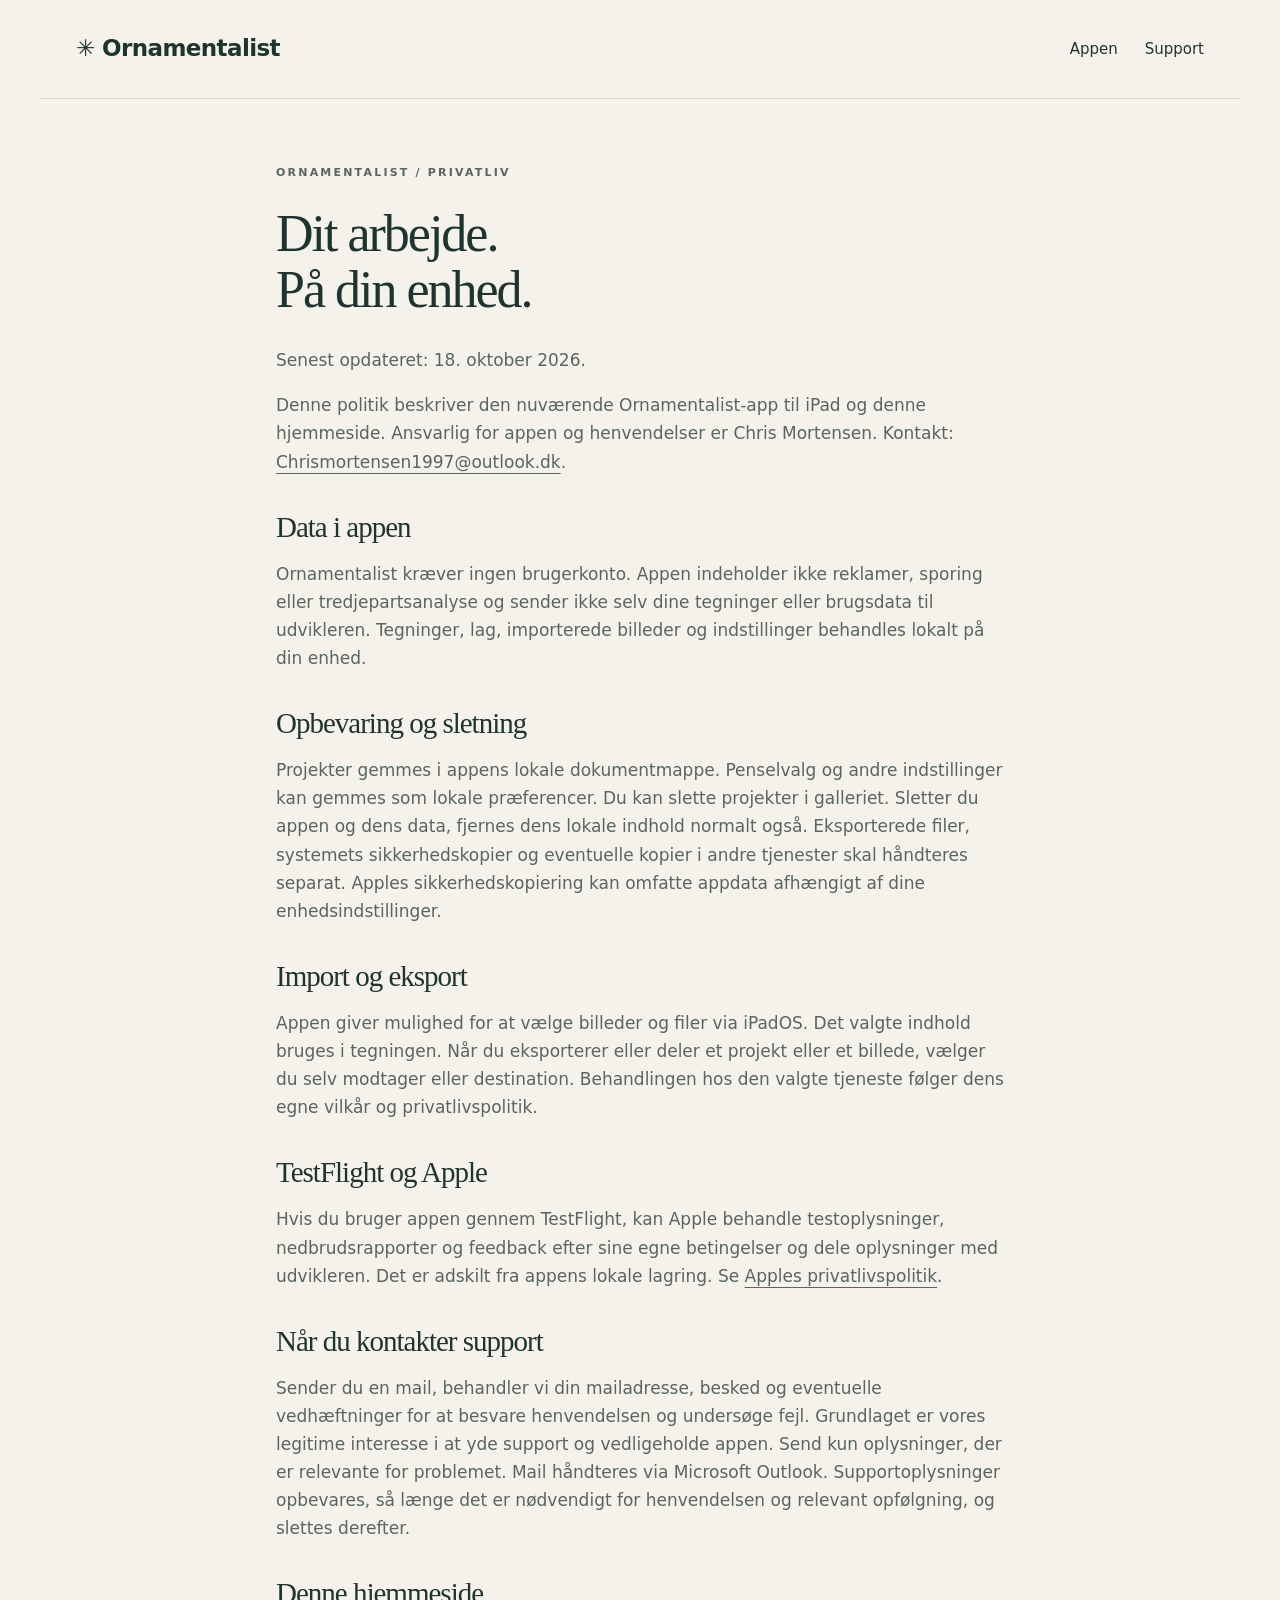
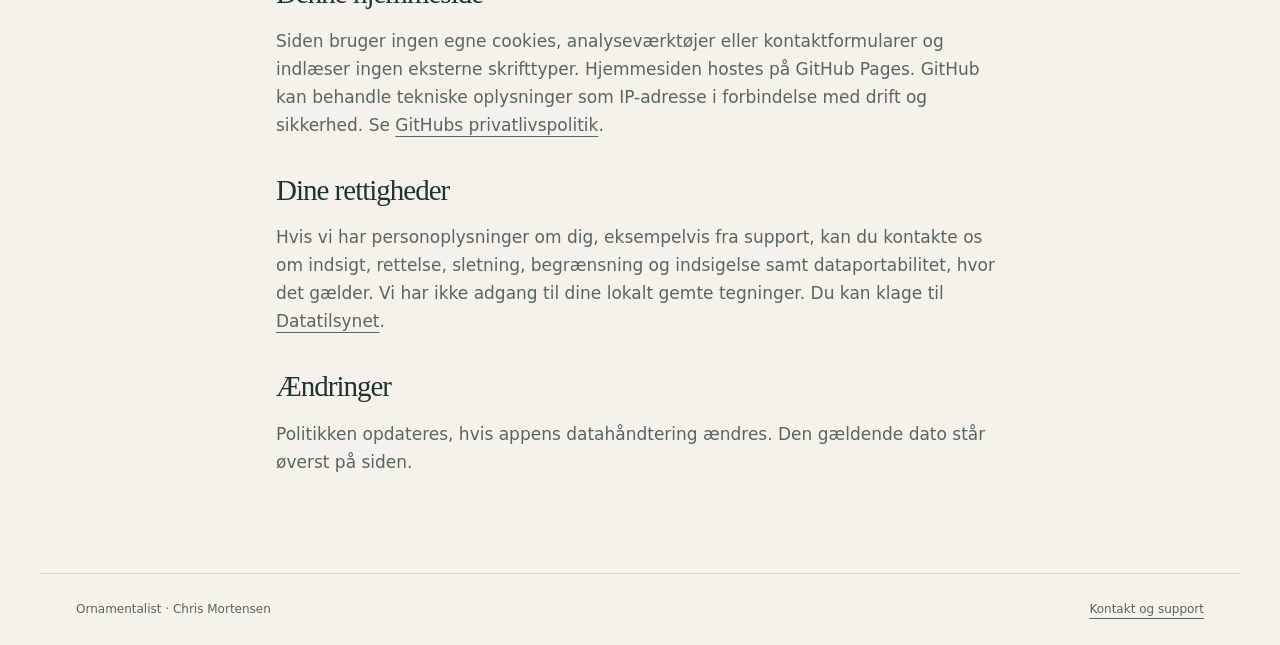
==== privacy.html @ df3215e3 "Publish Ornamentalist privacy and support website" ====
<!doctype html>
<html lang="da">
<head><meta charset="utf-8"><meta name="viewport" content="width=device-width,initial-scale=1"><meta name="description" content="Privatlivspolitik for Ornamentalist til iPad og denne hjemmeside."><title>Privatliv · Ornamentalist</title><link rel="stylesheet" href="style.css"></head>
<body>
<header><a class="wordmark" href="./">✳ Ornamentalist</a><nav aria-label="Navigation"><a href="./">Appen</a><a href="index.html#support">Support</a></nav></header>
<main class="legal">
<p class="eyebrow">ORNAMENTALIST / PRIVATLIV</p><h1>Dit arbejde.<br>På din enhed.</h1>
<p>Senest opdateret: 18. oktober 2026.</p>
<p>Denne politik beskriver den nuværende Ornamentalist-app til iPad og denne hjemmeside. Ansvarlig for appen og henvendelser er Chris Mortensen. Kontakt: <a href="mailto:Chrismortensen1997@outlook.dk">Chrismortensen1997@outlook.dk</a>.</p>
<h2>Data i appen</h2><p>Ornamentalist kræver ingen brugerkonto. Appen indeholder ikke reklamer, sporing eller tredjepartsanalyse og sender ikke selv dine tegninger eller brugsdata til udvikleren. Tegninger, lag, importerede billeder og indstillinger behandles lokalt på din enhed.</p>
<h2>Opbevaring og sletning</h2><p>Projekter gemmes i appens lokale dokumentmappe. Penselvalg og andre indstillinger kan gemmes som lokale præferencer. Du kan slette projekter i galleriet. Sletter du appen og dens data, fjernes dens lokale indhold normalt også. Eksporterede filer, systemets sikkerhedskopier og eventuelle kopier i andre tjenester skal håndteres separat. Apples sikkerhedskopiering kan omfatte appdata afhængigt af dine enhedsindstillinger.</p>
<h2>Import og eksport</h2><p>Appen giver mulighed for at vælge billeder og filer via iPadOS. Det valgte indhold bruges i tegningen. Når du eksporterer eller deler et projekt eller et billede, vælger du selv modtager eller destination. Behandlingen hos den valgte tjeneste følger dens egne vilkår og privatlivspolitik.</p>
<h2>TestFlight og Apple</h2><p>Hvis du bruger appen gennem TestFlight, kan Apple behandle testoplysninger, nedbrudsrapporter og feedback efter sine egne betingelser og dele oplysninger med udvikleren. Det er adskilt fra appens lokale lagring. Se <a href="https://www.apple.com/legal/privacy/">Apples privatlivspolitik</a>.</p>
<h2>Når du kontakter support</h2><p>Sender du en mail, behandler vi din mailadresse, besked og eventuelle vedhæftninger for at besvare henvendelsen og undersøge fejl. Grundlaget er vores legitime interesse i at yde support og vedligeholde appen. Send kun oplysninger, der er relevante for problemet. Mail håndteres via Microsoft Outlook. Supportoplysninger opbevares, så længe det er nødvendigt for henvendelsen og relevant opfølgning, og slettes derefter.</p>
<h2>Denne hjemmeside</h2><p>Siden bruger ingen egne cookies, analyseværktøjer eller kontaktformularer og indlæser ingen eksterne skrifttyper. Hjemmesiden hostes på GitHub Pages. GitHub kan behandle tekniske oplysninger som IP-adresse i forbindelse med drift og sikkerhed. Se <a href="https://docs.github.com/en/site-policy/privacy-policies/github-general-privacy-statement">GitHubs privatlivspolitik</a>.</p>
<h2>Dine rettigheder</h2><p>Hvis vi har personoplysninger om dig, eksempelvis fra support, kan du kontakte os om indsigt, rettelse, sletning, begrænsning og indsigelse samt dataportabilitet, hvor det gælder. Vi har ikke adgang til dine lokalt gemte tegninger. Du kan klage til <a href="https://www.datatilsynet.dk/">Datatilsynet</a>.</p>
<h2>Ændringer</h2><p>Politikken opdateres, hvis appens datahåndtering ændres. Den gældende dato står øverst på siden.</p>
</main><footer><span>Ornamentalist · Chris Mortensen</span><a href="index.html#support">Kontakt og support</a></footer>
</body></html>
---- style.css ----
:root{color-scheme:light;--paper:#f5f2eb;--ink:#20342f;--muted:#58665e;--line:#d3d8cd;--accent:#d5bf86}*{box-sizing:border-box}html{scroll-behavior:smooth;scroll-padding-top:28px}body{margin:0;background:var(--paper);color:var(--ink);font:17px/1.65 system-ui,-apple-system,BlinkMacSystemFont,"Segoe UI",sans-serif}a{color:inherit;text-underline-offset:5px}a:focus-visible{outline:3px solid #9a762e;outline-offset:6px}header,main,footer{max-width:1200px;margin:auto}header{display:flex;align-items:center;justify-content:space-between;padding:30px 36px;border-bottom:1px solid var(--line)}.wordmark{text-decoration:none;font-weight:650;letter-spacing:-.6px;font-size:23px}nav{display:flex;gap:27px}nav a{text-decoration:none;font-size:15px}.hero{display:grid;grid-template-columns:1fr 1fr;gap:60px;align-items:center;padding:80px 36px}.eyebrow{font-size:11px;font-weight:650;letter-spacing:2.2px;margin:0 0 24px}h1,h2{font-family:Georgia,"Times New Roman",serif;font-weight:400;line-height:1.08;letter-spacing:-2px}h1{font-size:clamp(46px,5.6vw,76px);margin:0 0 28px}h2{font-size:35px;letter-spacing:-1px;margin:16px 0}.intro{max-width:440px;color:var(--muted);font-size:19px}.button{display:inline-flex;gap:30px;align-items:center;background:var(--ink);color:var(--paper);padding:14px 22px;margin-top:20px;text-decoration:none;font-size:15px;border-radius:5px}.note{font-size:13px;color:var(--muted);margin-top:18px}.art{background:#192e2b;color:var(--accent);border-radius:180px 180px 12px 12px;padding:30px 16px 27px;text-align:center}.art svg{display:block;width:100%;height:auto}.art span{font-size:9px;letter-spacing:3px}.details{display:grid;grid-template-columns:repeat(3,1fr);padding:35px 36px 65px;gap:45px;border-bottom:1px solid var(--line)}.details span{font-size:11px;letter-spacing:1.5px;color:var(--muted)}.details h2{font-size:29px}.details p{font-size:15px;color:var(--muted)}.support{max-width:760px;padding:70px 36px}.support h2{font-size:44px}.support a{overflow-wrap:anywhere}footer{padding:26px 36px;display:flex;justify-content:space-between;gap:20px;border-top:1px solid var(--line);font-size:12px;color:var(--muted)}.legal{max-width:800px;padding:65px 36px 80px}.legal h1{font-size:52px}.legal h2{font-size:29px;margin-top:36px}.legal p,.legal li{color:var(--muted)}.legal a{overflow-wrap:anywhere}@media(max-width:740px){header{padding:22px 22px}.wordmark{font-size:19px}nav{gap:16px}nav a{font-size:13px}.hero{grid-template-columns:1fr;gap:40px;padding:46px 22px}.art{max-width:470px;width:100%;margin:auto}.details{grid-template-columns:1fr;gap:24px;padding:30px 22px 45px}.details h2{margin:10px 0}.support,.legal{padding:45px 22px}footer{padding:22px;flex-wrap:wrap}.legal h1{font-size:39px}h1{letter-spacing:-1.5px}}
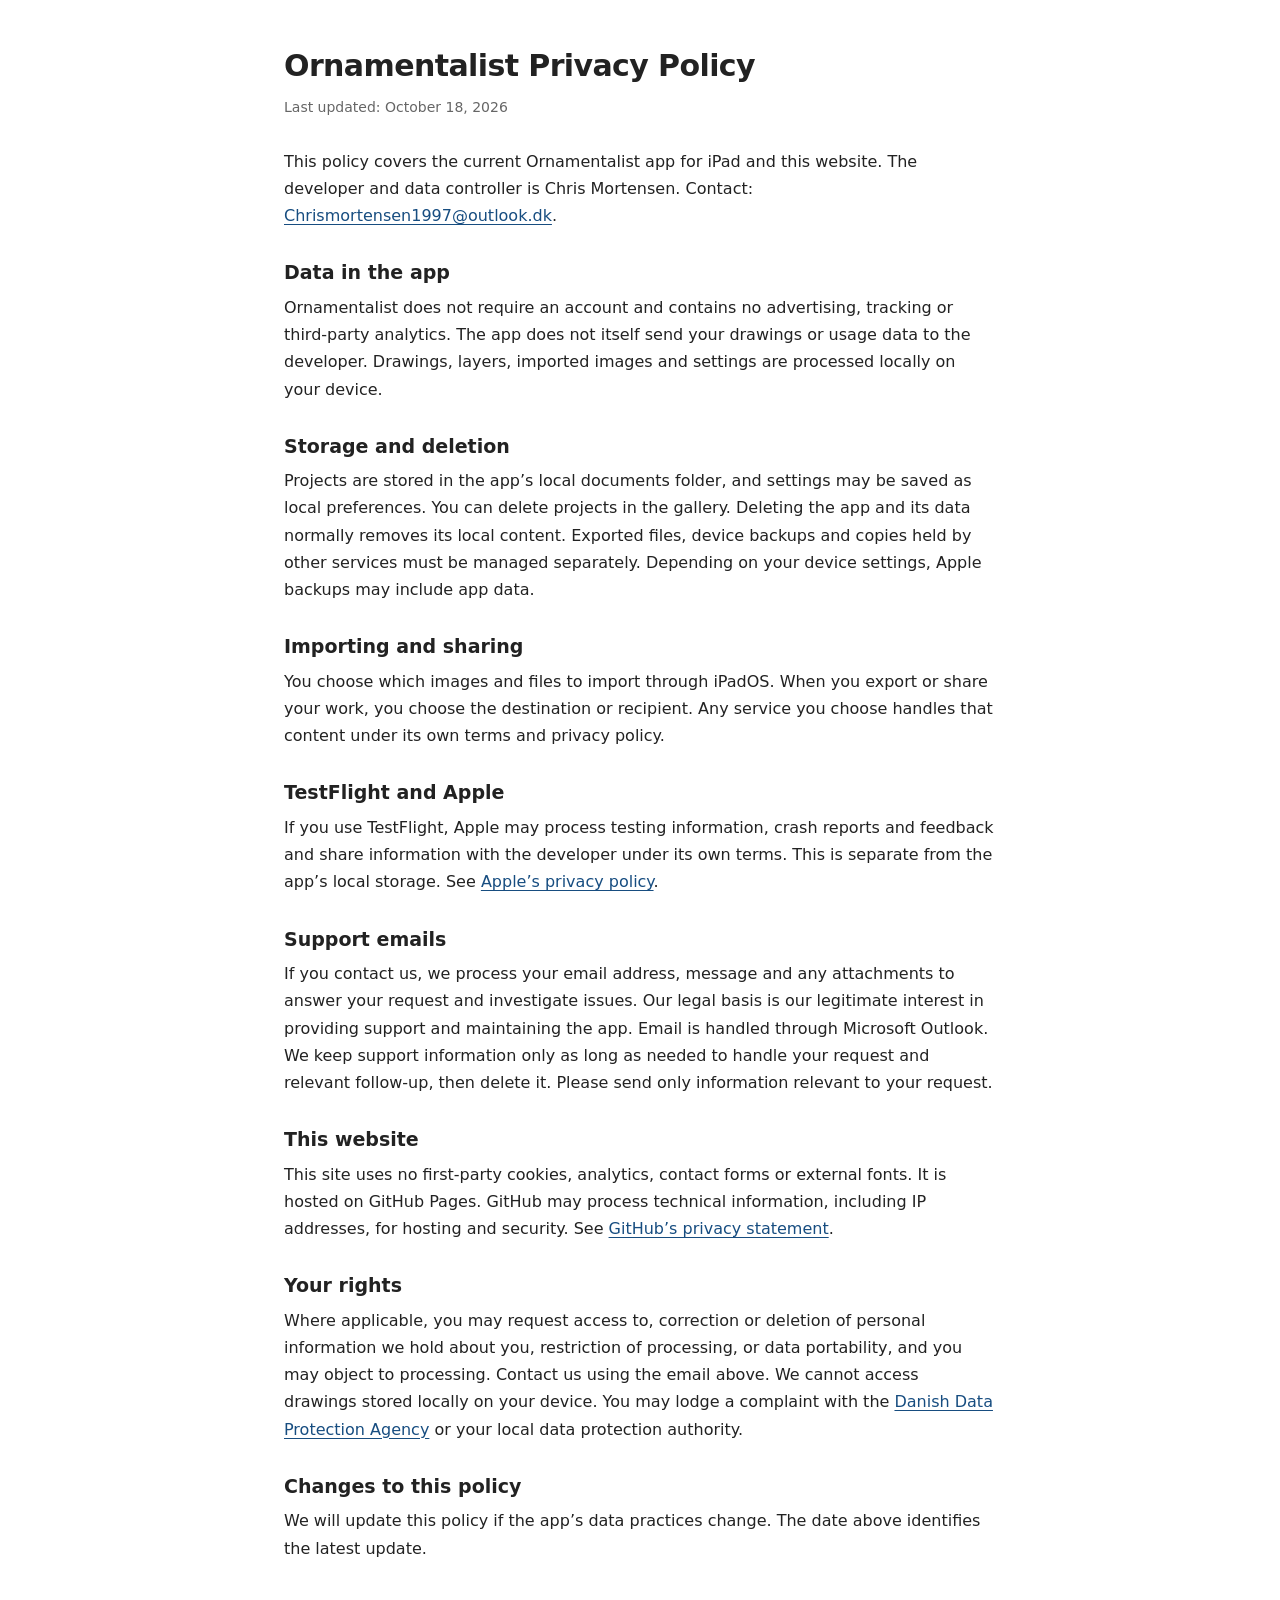
==== commit f9e46ba6: "Simplify website to English privacy policy only" ====
--- a/privacy.html
+++ b/privacy.html
@@ -1,19 +1,30 @@
-<!doctype html>
-<html lang="da">
-<head><meta charset="utf-8"><meta name="viewport" content="width=device-width,initial-scale=1"><meta name="description" content="Privatlivspolitik for Ornamentalist til iPad og denne hjemmeside."><title>Privatliv · Ornamentalist</title><link rel="stylesheet" href="style.css"></head>
-<body>
-<header><a class="wordmark" href="./">✳ Ornamentalist</a><nav aria-label="Navigation"><a href="./">Appen</a><a href="index.html#support">Support</a></nav></header>
-<main class="legal">
-<p class="eyebrow">ORNAMENTALIST / PRIVATLIV</p><h1>Dit arbejde.<br>På din enhed.</h1>
-<p>Senest opdateret: 18. oktober 2026.</p>
-<p>Denne politik beskriver den nuværende Ornamentalist-app til iPad og denne hjemmeside. Ansvarlig for appen og henvendelser er Chris Mortensen. Kontakt: <a href="mailto:Chrismortensen1997@outlook.dk">Chrismortensen1997@outlook.dk</a>.</p>
-<h2>Data i appen</h2><p>Ornamentalist kræver ingen brugerkonto. Appen indeholder ikke reklamer, sporing eller tredjepartsanalyse og sender ikke selv dine tegninger eller brugsdata til udvikleren. Tegninger, lag, importerede billeder og indstillinger behandles lokalt på din enhed.</p>
-<h2>Opbevaring og sletning</h2><p>Projekter gemmes i appens lokale dokumentmappe. Penselvalg og andre indstillinger kan gemmes som lokale præferencer. Du kan slette projekter i galleriet. Sletter du appen og dens data, fjernes dens lokale indhold normalt også. Eksporterede filer, systemets sikkerhedskopier og eventuelle kopier i andre tjenester skal håndteres separat. Apples sikkerhedskopiering kan omfatte appdata afhængigt af dine enhedsindstillinger.</p>
-<h2>Import og eksport</h2><p>Appen giver mulighed for at vælge billeder og filer via iPadOS. Det valgte indhold bruges i tegningen. Når du eksporterer eller deler et projekt eller et billede, vælger du selv modtager eller destination. Behandlingen hos den valgte tjeneste følger dens egne vilkår og privatlivspolitik.</p>
-<h2>TestFlight og Apple</h2><p>Hvis du bruger appen gennem TestFlight, kan Apple behandle testoplysninger, nedbrudsrapporter og feedback efter sine egne betingelser og dele oplysninger med udvikleren. Det er adskilt fra appens lokale lagring. Se <a href="https://www.apple.com/legal/privacy/">Apples privatlivspolitik</a>.</p>
-<h2>Når du kontakter support</h2><p>Sender du en mail, behandler vi din mailadresse, besked og eventuelle vedhæftninger for at besvare henvendelsen og undersøge fejl. Grundlaget er vores legitime interesse i at yde support og vedligeholde appen. Send kun oplysninger, der er relevante for problemet. Mail håndteres via Microsoft Outlook. Supportoplysninger opbevares, så længe det er nødvendigt for henvendelsen og relevant opfølgning, og slettes derefter.</p>
-<h2>Denne hjemmeside</h2><p>Siden bruger ingen egne cookies, analyseværktøjer eller kontaktformularer og indlæser ingen eksterne skrifttyper. Hjemmesiden hostes på GitHub Pages. GitHub kan behandle tekniske oplysninger som IP-adresse i forbindelse med drift og sikkerhed. Se <a href="https://docs.github.com/en/site-policy/privacy-policies/github-general-privacy-statement">GitHubs privatlivspolitik</a>.</p>
-<h2>Dine rettigheder</h2><p>Hvis vi har personoplysninger om dig, eksempelvis fra support, kan du kontakte os om indsigt, rettelse, sletning, begrænsning og indsigelse samt dataportabilitet, hvor det gælder. Vi har ikke adgang til dine lokalt gemte tegninger. Du kan klage til <a href="https://www.datatilsynet.dk/">Datatilsynet</a>.</p>
-<h2>Ændringer</h2><p>Politikken opdateres, hvis appens datahåndtering ændres. Den gældende dato står øverst på siden.</p>
-</main><footer><span>Ornamentalist · Chris Mortensen</span><a href="index.html#support">Kontakt og support</a></footer>
-</body></html>
+<!doctype html>
+<html lang="en">
+<head>
+<meta charset="utf-8">
+<meta name="viewport" content="width=device-width,initial-scale=1">
+<meta name="description" content="Privacy policy for Ornamentalist for iPad.">
+<title>Privacy Policy — Ornamentalist</title>
+<link rel="stylesheet" href="style.css">
+</head>
+<body><main>
+<h1>Ornamentalist Privacy Policy</h1>
+<p class="updated">Last updated: October 18, 2026</p>
+<p>This policy covers the current Ornamentalist app for iPad and this website. The developer and data controller is Chris Mortensen. Contact: <a href="mailto:Chrismortensen1997@outlook.dk">Chrismortensen1997@outlook.dk</a>.</p>
+<h2>Data in the app</h2>
+<p>Ornamentalist does not require an account and contains no advertising, tracking or third-party analytics. The app does not itself send your drawings or usage data to the developer. Drawings, layers, imported images and settings are processed locally on your device.</p>
+<h2>Storage and deletion</h2>
+<p>Projects are stored in the app’s local documents folder, and settings may be saved as local preferences. You can delete projects in the gallery. Deleting the app and its data normally removes its local content. Exported files, device backups and copies held by other services must be managed separately. Depending on your device settings, Apple backups may include app data.</p>
+<h2>Importing and sharing</h2>
+<p>You choose which images and files to import through iPadOS. When you export or share your work, you choose the destination or recipient. Any service you choose handles that content under its own terms and privacy policy.</p>
+<h2>TestFlight and Apple</h2>
+<p>If you use TestFlight, Apple may process testing information, crash reports and feedback and share information with the developer under its own terms. This is separate from the app’s local storage. See <a href="https://www.apple.com/legal/privacy/">Apple’s privacy policy</a>.</p>
+<h2>Support emails</h2>
+<p>If you contact us, we process your email address, message and any attachments to answer your request and investigate issues. Our legal basis is our legitimate interest in providing support and maintaining the app. Email is handled through Microsoft Outlook. We keep support information only as long as needed to handle your request and relevant follow-up, then delete it. Please send only information relevant to your request.</p>
+<h2>This website</h2>
+<p>This site uses no first-party cookies, analytics, contact forms or external fonts. It is hosted on GitHub Pages. GitHub may process technical information, including IP addresses, for hosting and security. See <a href="https://docs.github.com/en/site-policy/privacy-policies/github-general-privacy-statement">GitHub’s privacy statement</a>.</p>
+<h2>Your rights</h2>
+<p>Where applicable, you may request access to, correction or deletion of personal information we hold about you, restriction of processing, or data portability, and you may object to processing. Contact us using the email above. We cannot access drawings stored locally on your device. You may lodge a complaint with the <a href="https://www.datatilsynet.dk/english">Danish Data Protection Agency</a> or your local data protection authority.</p>
+<h2>Changes to this policy</h2>
+<p>We will update this policy if the app’s data practices change. The date above identifies the latest update.</p>
+</main></body></html>
--- a/style.css
+++ b/style.css
@@ -1 +1 @@
-:root{color-scheme:light;--paper:#f5f2eb;--ink:#20342f;--muted:#58665e;--line:#d3d8cd;--accent:#d5bf86}*{box-sizing:border-box}html{scroll-behavior:smooth;scroll-padding-top:28px}body{margin:0;background:var(--paper);color:var(--ink);font:17px/1.65 system-ui,-apple-system,BlinkMacSystemFont,"Segoe UI",sans-serif}a{color:inherit;text-underline-offset:5px}a:focus-visible{outline:3px solid #9a762e;outline-offset:6px}header,main,footer{max-width:1200px;margin:auto}header{display:flex;align-items:center;justify-content:space-between;padding:30px 36px;border-bottom:1px solid var(--line)}.wordmark{text-decoration:none;font-weight:650;letter-spacing:-.6px;font-size:23px}nav{display:flex;gap:27px}nav a{text-decoration:none;font-size:15px}.hero{display:grid;grid-template-columns:1fr 1fr;gap:60px;align-items:center;padding:80px 36px}.eyebrow{font-size:11px;font-weight:650;letter-spacing:2.2px;margin:0 0 24px}h1,h2{font-family:Georgia,"Times New Roman",serif;font-weight:400;line-height:1.08;letter-spacing:-2px}h1{font-size:clamp(46px,5.6vw,76px);margin:0 0 28px}h2{font-size:35px;letter-spacing:-1px;margin:16px 0}.intro{max-width:440px;color:var(--muted);font-size:19px}.button{display:inline-flex;gap:30px;align-items:center;background:var(--ink);color:var(--paper);padding:14px 22px;margin-top:20px;text-decoration:none;font-size:15px;border-radius:5px}.note{font-size:13px;color:var(--muted);margin-top:18px}.art{background:#192e2b;color:var(--accent);border-radius:180px 180px 12px 12px;padding:30px 16px 27px;text-align:center}.art svg{display:block;width:100%;height:auto}.art span{font-size:9px;letter-spacing:3px}.details{display:grid;grid-template-columns:repeat(3,1fr);padding:35px 36px 65px;gap:45px;border-bottom:1px solid var(--line)}.details span{font-size:11px;letter-spacing:1.5px;color:var(--muted)}.details h2{font-size:29px}.details p{font-size:15px;color:var(--muted)}.support{max-width:760px;padding:70px 36px}.support h2{font-size:44px}.support a{overflow-wrap:anywhere}footer{padding:26px 36px;display:flex;justify-content:space-between;gap:20px;border-top:1px solid var(--line);font-size:12px;color:var(--muted)}.legal{max-width:800px;padding:65px 36px 80px}.legal h1{font-size:52px}.legal h2{font-size:29px;margin-top:36px}.legal p,.legal li{color:var(--muted)}.legal a{overflow-wrap:anywhere}@media(max-width:740px){header{padding:22px 22px}.wordmark{font-size:19px}nav{gap:16px}nav a{font-size:13px}.hero{grid-template-columns:1fr;gap:40px;padding:46px 22px}.art{max-width:470px;width:100%;margin:auto}.details{grid-template-columns:1fr;gap:24px;padding:30px 22px 45px}.details h2{margin:10px 0}.support,.legal{padding:45px 22px}footer{padding:22px;flex-wrap:wrap}.legal h1{font-size:39px}h1{letter-spacing:-1.5px}}
+*{box-sizing:border-box}body{margin:0;background:#fff;color:#222;font:16px/1.7 system-ui,-apple-system,BlinkMacSystemFont,"Segoe UI",sans-serif}main{max-width:760px;margin:0 auto;padding:48px 24px 64px}h1{font-size:30px;line-height:1.2;letter-spacing:-.6px;margin:0 0 12px}h2{font-size:19px;line-height:1.4;margin:30px 0 8px}p{margin:0 0 16px}.updated{color:#666;font-size:14px;margin-bottom:28px}a{color:#174d80;overflow-wrap:anywhere;text-underline-offset:3px}a:focus-visible{outline:2px solid #174d80;outline-offset:3px}@media(max-width:480px){main{padding:32px 20px}h1{font-size:26px}}
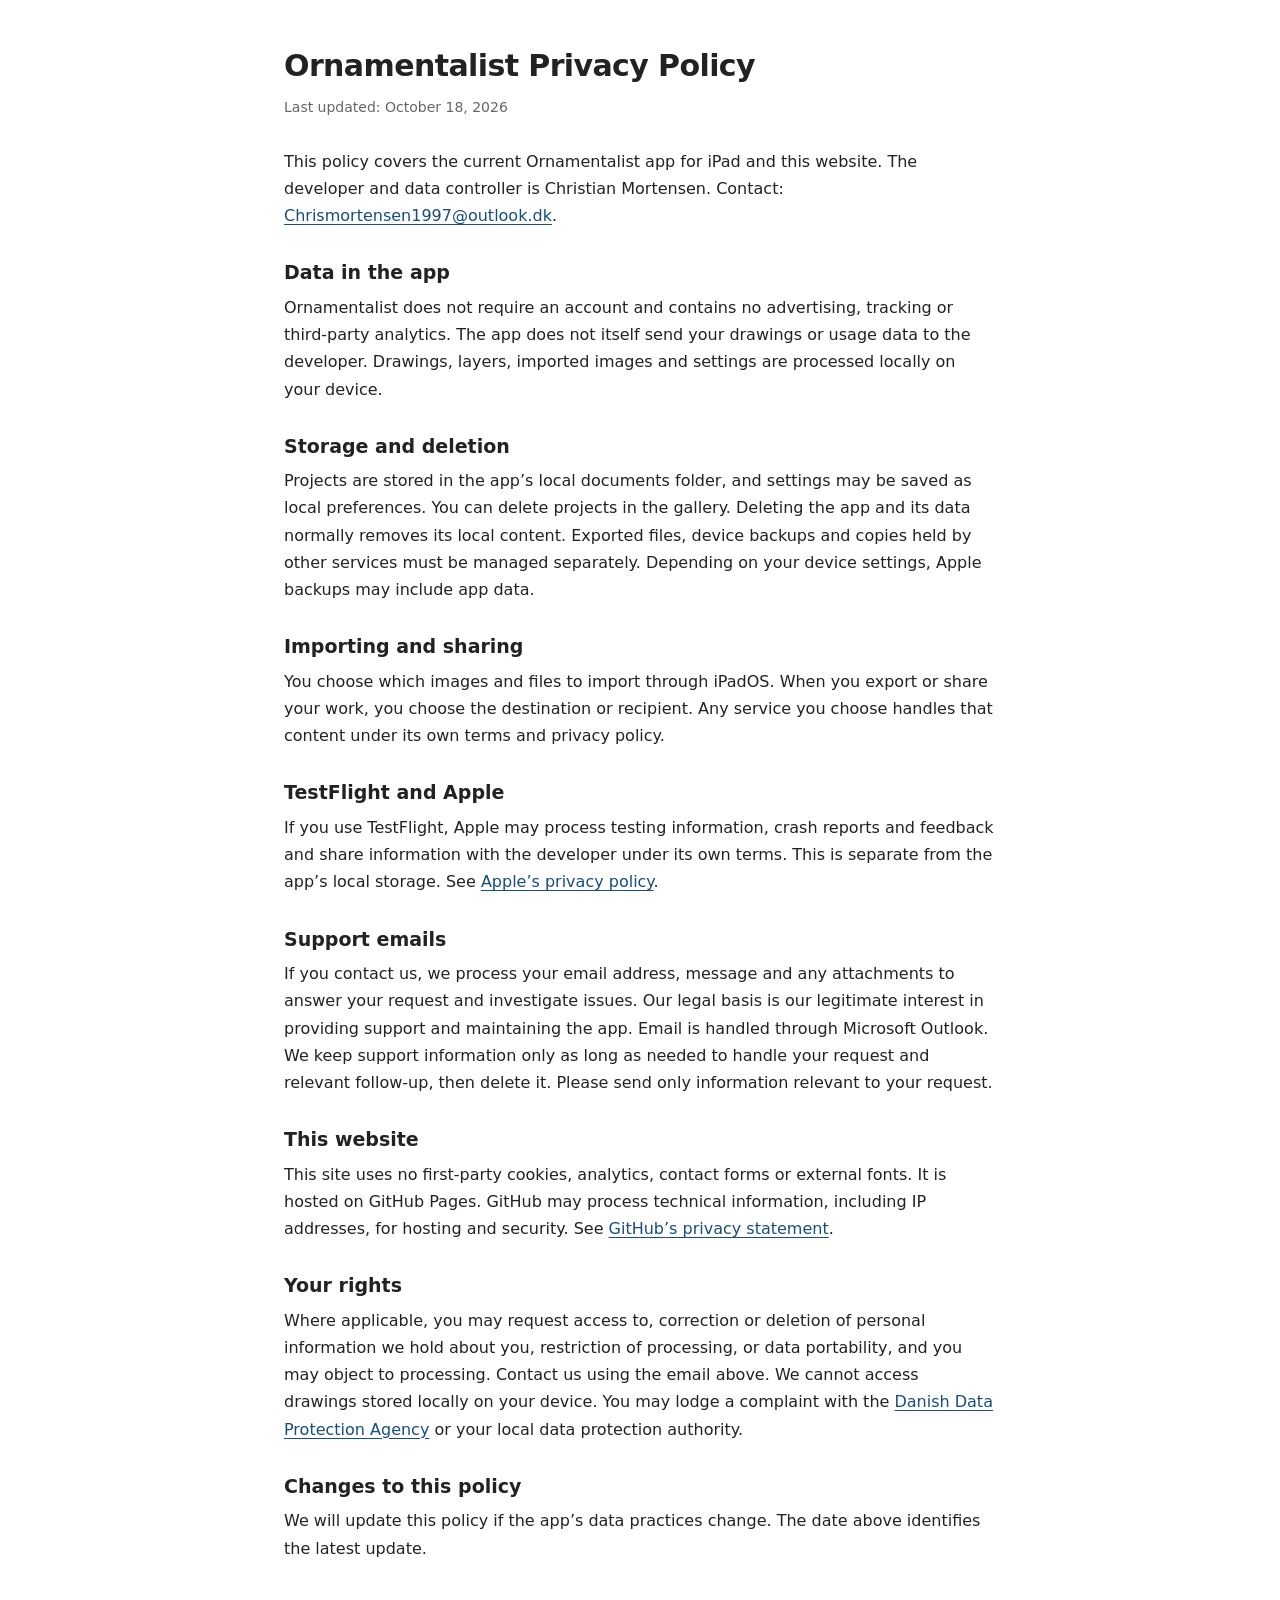
==== commit 6f885f05: "Simplify website to English privacy policy only" ====
--- a/privacy.html
+++ b/privacy.html
@@ -10,7 +10,7 @@
 <body><main>
 <h1>Ornamentalist Privacy Policy</h1>
 <p class="updated">Last updated: October 18, 2026</p>
-<p>This policy covers the current Ornamentalist app for iPad and this website. The developer and data controller is Chris Mortensen. Contact: <a href="mailto:Chrismortensen1997@outlook.dk">Chrismortensen1997@outlook.dk</a>.</p>
+<p>This policy covers the current Ornamentalist app for iPad and this website. The developer and data controller is Christian Mortensen. Contact: <a href="mailto:Chrismortensen1997@outlook.dk">Chrismortensen1997@outlook.dk</a>.</p>
 <h2>Data in the app</h2>
 <p>Ornamentalist does not require an account and contains no advertising, tracking or third-party analytics. The app does not itself send your drawings or usage data to the developer. Drawings, layers, imported images and settings are processed locally on your device.</p>
 <h2>Storage and deletion</h2>
@@ -28,3 +28,4 @@
 <h2>Changes to this policy</h2>
 <p>We will update this policy if the app’s data practices change. The date above identifies the latest update.</p>
 </main></body></html>
+
